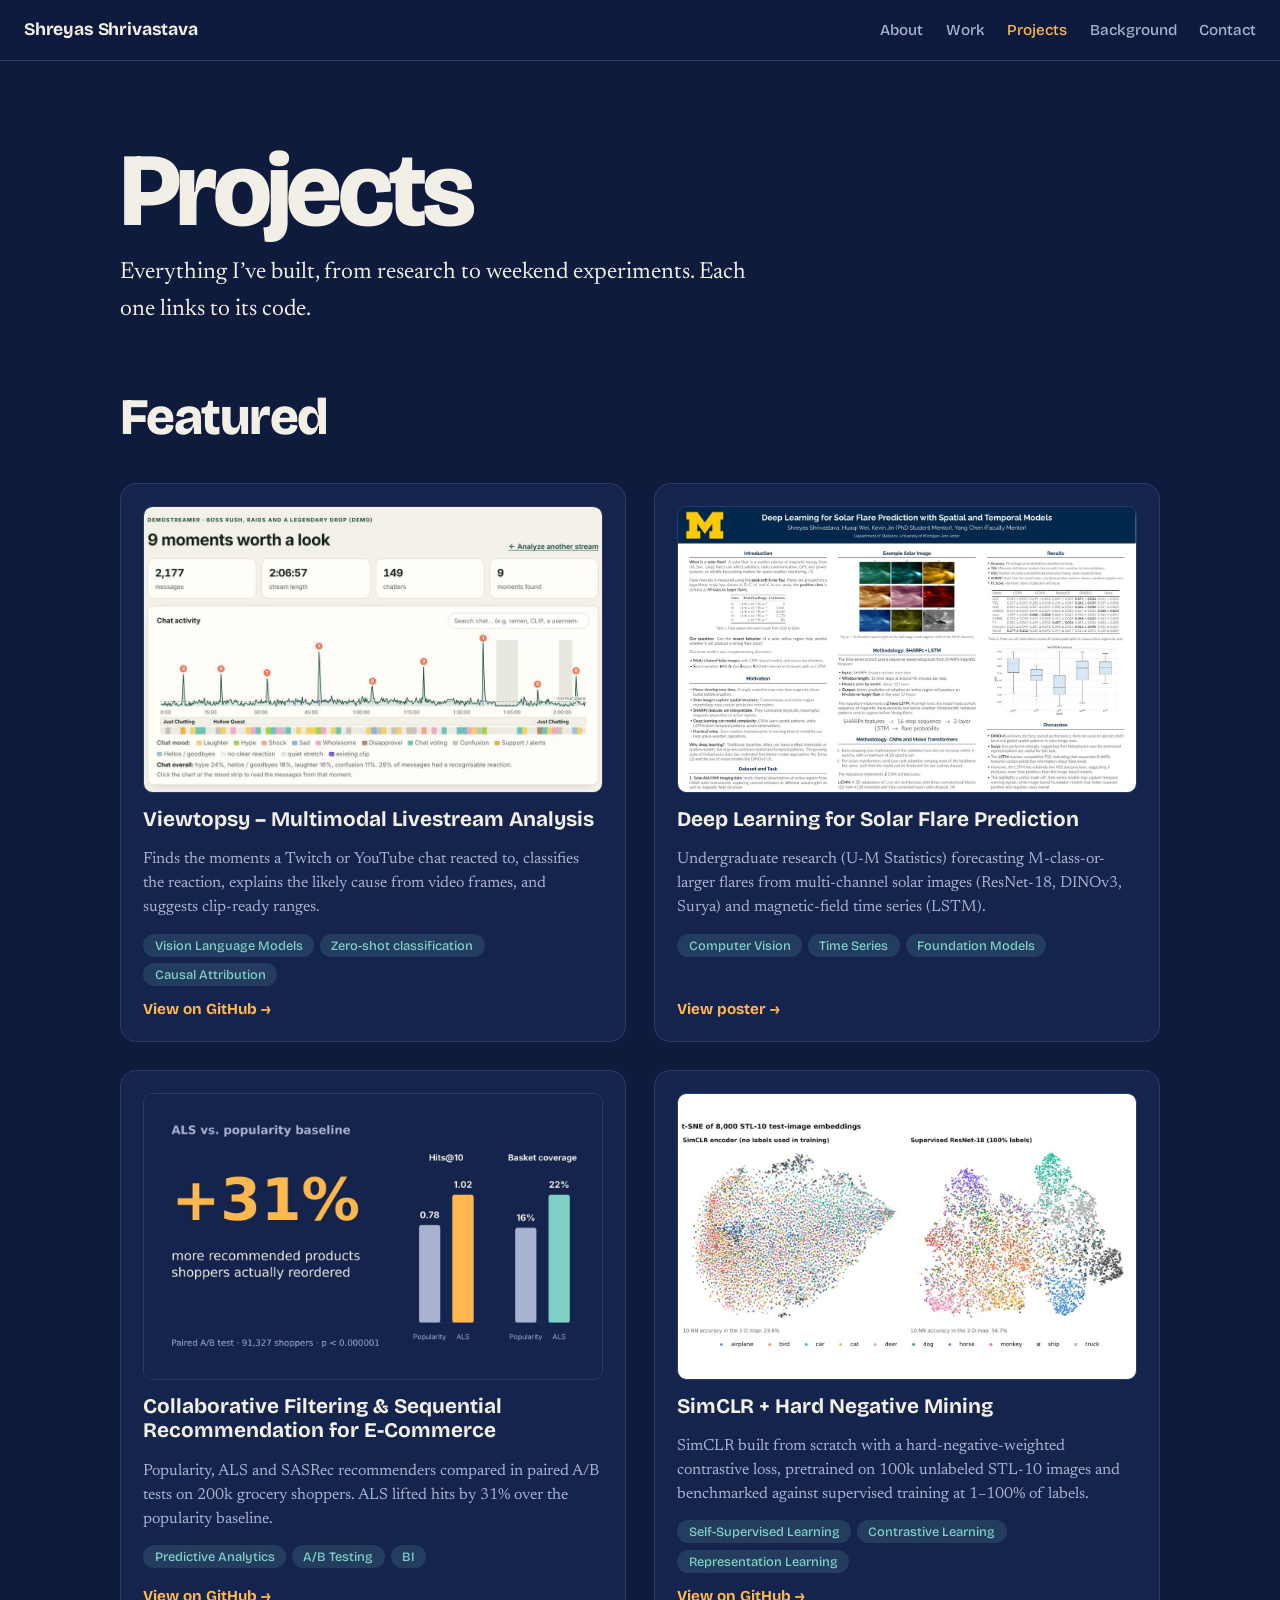
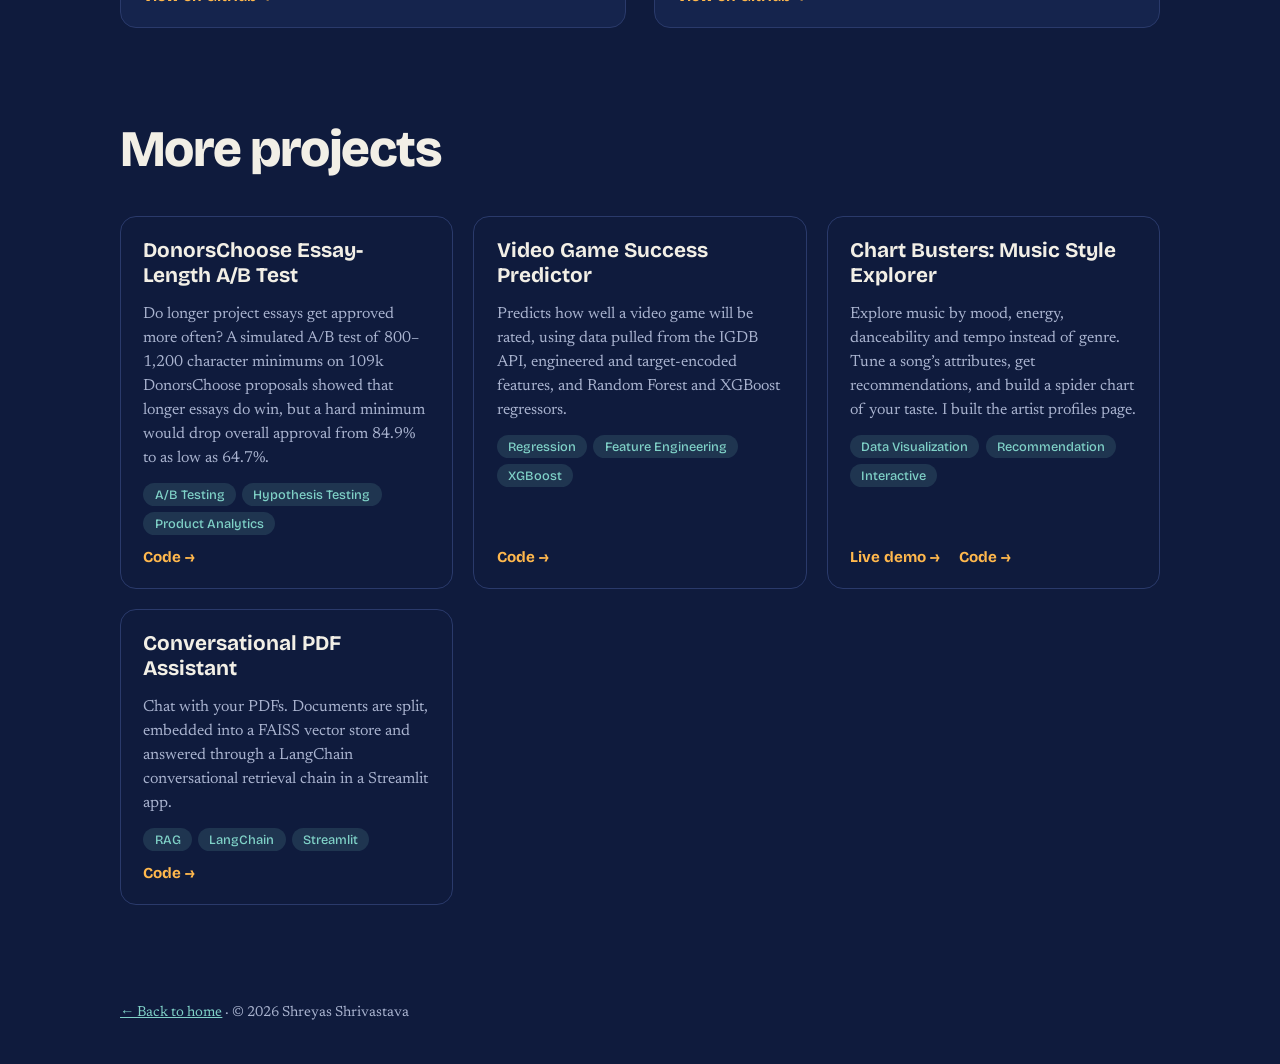
==== projects.html @ 9fe867f6 "Finish site: intro, bio, featured projects with images, new Projects page Co-Authored-By: Claude Opu" ====
<!DOCTYPE html>
<html lang="en">
<head>
<meta charset="utf-8">
<meta name="viewport" content="width=device-width, initial-scale=1">
<title>Projects · Shreyas Shrivastava</title>
<meta name="description" content="Machine learning and data science projects by Shreyas Shrivastava.">
<meta property="og:title" content="Shreyas Shrivastava">
<meta property="og:description" content="MS in Data Science, University of Washington. Machine learning, computer vision and recommender systems.">
<meta property="og:type" content="website">
<meta property="og:image" content="https://shreyas3303.github.io/personal-website/images/recommender.jpg">
<meta name="theme-color" content="#0f1b3d">
<link rel="icon" href="data:image/svg+xml,%3Csvg xmlns='http://www.w3.org/2000/svg' viewBox='0 0 64 64'%3E%3Crect width='64' height='64' rx='14' fill='%230f1b3d'/%3E%3Ctext x='32' y='45' font-family='Arial,sans-serif' font-weight='800' font-size='38' text-anchor='middle' fill='%23ffb84d'%3ES%3C/text%3E%3C/svg%3E">
<link rel="preconnect" href="https://fonts.googleapis.com">
<link rel="preconnect" href="https://fonts.gstatic.com" crossorigin>
<link href="https://fonts.googleapis.com/css2?family=Bricolage+Grotesque:wght@500;700;800&family=Newsreader:ital,wght@0,400;0,500;1,400&display=swap" rel="stylesheet">
<link rel="stylesheet" href="style.css">
</head>
<body>

<header class="bar">
  <a class="mark" href="index.html">Shreyas Shrivastava</a>
  <nav aria-label="Sections">
    <a href="index.html#about">About</a>
    <a href="index.html#work">Work</a>
    <a href="projects.html" aria-current="page">Projects</a>
    <a href="index.html#background">Background</a>
    <a href="index.html#contact">Contact</a>
  </nav>
</header>

<main id="top">

<section class="wrap page-head">
  <h1 class="page-title">Projects</h1>
  <p class="intro">Everything I’ve built, from research to weekend experiments. Each one links to its code.</p>
</section>

<section class="wrap tight-top" aria-labelledby="featured">
  <h2 id="featured">Featured</h2>
  <div class="grid">
    <article class="card">
      <a class="shot" href="https://github.com/Shreyas3303/viewtopsy"><img src="images/viewtopsy.jpg" alt="Viewtopsy chat-activity chart with ranked moments and chat mood strip" loading="lazy" width="1200" height="626"></a>
      <h3>Viewtopsy – Multimodal Livestream Analysis</h3>
      <p class="desc">Finds the moments a Twitch or YouTube chat reacted to, classifies the reaction, explains the likely cause from video frames, and suggests clip-ready ranges.</p>
      <ul class="tags"><li>Vision Language Models</li><li>Zero-shot classification</li><li>Causal Attribution</li></ul>
      <a class="more" href="https://github.com/Shreyas3303/viewtopsy">View on GitHub <span aria-hidden="true">→</span></a>
    </article>
    <article class="card">
      <a class="shot" href="https://github.com/Shreyas3303/URPS-2026---Deep-Learning-for-Solar-Flare-Prediction/blob/main/URPS_2026_Poster.pdf"><img src="images/solar-flare.jpg" alt="Research poster: Deep Learning for Solar Flare Prediction with Spatial and Temporal Models" loading="lazy" width="1200" height="895"></a>
      <h3>Deep Learning for Solar Flare Prediction</h3>
      <p class="desc">Undergraduate research (U-M Statistics) forecasting M-class-or-larger flares from multi-channel solar images (ResNet-18, DINOv3, Surya) and magnetic-field time series (LSTM).</p>
      <ul class="tags"><li>Computer Vision</li><li>Time Series</li><li>Foundation Models</li></ul>
      <a class="more" href="https://github.com/Shreyas3303/URPS-2026---Deep-Learning-for-Solar-Flare-Prediction/blob/main/URPS_2026_Poster.pdf">View poster <span aria-hidden="true">→</span></a>
    </article>
    <article class="card">
      <a class="shot" href="https://github.com/Shreyas3303/Recommender-System-A-B-Testing-and-Revenue-Impact-Analysis"><img src="images/recommender.jpg" alt="ALS recommender beats the popularity baseline by 31% on hits" loading="lazy" width="1200" height="750"></a>
      <h3>Collaborative Filtering &amp; Sequential Recommendation for E-Commerce</h3>
      <p class="desc">Popularity, ALS and SASRec recommenders compared in paired A/B tests on 200k grocery shoppers. ALS lifted hits by 31% over the popularity baseline.</p>
      <ul class="tags"><li>Predictive Analytics</li><li>A/B Testing</li><li>BI</li></ul>
      <a class="more" href="https://github.com/Shreyas3303/Recommender-System-A-B-Testing-and-Revenue-Impact-Analysis">View on GitHub <span aria-hidden="true">→</span></a>
    </article>
    <article class="card">
      <a class="shot fit" href="https://github.com/Shreyas3303/contrastive-learning-negative-mining"><img src="images/simclr.jpg" alt="t-SNE maps of SimCLR and supervised image embeddings on STL-10" loading="lazy" width="1200" height="611"></a>
      <h3>SimCLR + Hard Negative Mining</h3>
      <p class="desc">SimCLR built from scratch with a hard-negative-weighted contrastive loss, pretrained on 100k unlabeled STL-10 images and benchmarked against supervised training at 1–100% of labels.</p>
      <ul class="tags"><li>Self-Supervised Learning</li><li>Contrastive Learning</li><li>Representation Learning</li></ul>
      <a class="more" href="https://github.com/Shreyas3303/contrastive-learning-negative-mining">View on GitHub <span aria-hidden="true">→</span></a>
    </article>
  </div>
</section>

<section class="wrap" aria-labelledby="more">
  <h2 id="more">More projects</h2>
  <div class="minis">
    <article class="mini">
      <h3>DonorsChoose Essay-Length A/B Test</h3>
      <p class="desc">Do longer project essays get approved more often? A simulated A/B test of 800–1,200 character minimums on 109k DonorsChoose proposals showed that longer essays do win, but a hard minimum would drop overall approval from 84.9% to as low as 64.7%.</p>
      <ul class="tags"><li>A/B Testing</li><li>Hypothesis Testing</li><li>Product Analytics</li></ul>
      <div class="mini-links"><a class="more" href="https://github.com/Shreyas3303/donors_choose_ab_testing">Code <span aria-hidden="true">→</span></a></div>
    </article>
    <article class="mini">
      <h3>Video Game Success Predictor</h3>
      <p class="desc">Predicts how well a video game will be rated, using data pulled from the IGDB API, engineered and target-encoded features, and Random Forest and XGBoost regressors.</p>
      <ul class="tags"><li>Regression</li><li>Feature Engineering</li><li>XGBoost</li></ul>
      <div class="mini-links"><a class="more" href="https://github.com/Shreyas3303/video-game-success-predictor">Code <span aria-hidden="true">→</span></a></div>
    </article>
    <article class="mini">
      <h3>Chart Busters: Music Style Explorer</h3>
      <p class="desc">Explore music by mood, energy, danceability and tempo instead of genre. Tune a song’s attributes, get recommendations, and build a spider chart of your taste. I built the artist profiles page.</p>
      <ul class="tags"><li>Data Visualization</li><li>Recommendation</li><li>Interactive</li></ul>
      <div class="mini-links"><a class="more" href="https://trtr04.github.io/chartbuster/">Live demo <span aria-hidden="true">→</span></a> <a class="more" href="https://github.com/trtr04/chartbuster">Code <span aria-hidden="true">→</span></a></div>
    </article>
    <article class="mini">
      <h3>Conversational PDF Assistant</h3>
      <p class="desc">Chat with your PDFs. Documents are split, embedded into a FAISS vector store and answered through a LangChain conversational retrieval chain in a Streamlit app.</p>
      <ul class="tags"><li>RAG</li><li>LangChain</li><li>Streamlit</li></ul>
      <div class="mini-links"><a class="more" href="https://github.com/adityamu2706/LLM">Code <span aria-hidden="true">→</span></a></div>
    </article>
  </div>
</section>

</main>

<footer class="wrap foot"><a href="index.html">← Back to home</a> · © 2026 Shreyas Shrivastava</footer>
</body>
</html>
---- style.css ----
:root{--bg:#0f1b3d;--bg2:#15244d;--fg:#f2efe6;--muted:#a9b3cf;--amber:#ffb84d;--teal:#7fd1c7;--rule:#2a3a6b;
--head:"Bricolage Grotesque",system-ui,sans-serif;--body:"Newsreader",Georgia,serif}
*{box-sizing:border-box}
html{scroll-behavior:smooth;scroll-padding-top:4.5rem}
@media (prefers-reduced-motion:reduce){html{scroll-behavior:auto}}
body{margin:0;background:var(--bg);color:var(--fg);font:1.1rem/1.6 var(--body)}
a{color:inherit}
a:focus-visible,.btn:focus-visible{outline:2px solid var(--amber);outline-offset:3px}
.wrap{max-width:68rem;margin:0 auto;padding:6rem 1.5rem 0}

.bar{position:fixed;inset:0 0 auto 0;z-index:10;display:flex;justify-content:space-between;align-items:center;
padding:1rem 1.5rem;background:rgba(15,27,61,.82);backdrop-filter:blur(8px);border-bottom:1px solid var(--rule);font-family:var(--head)}
.mark{font-weight:700;text-decoration:none;letter-spacing:-.01em}
nav{display:flex;gap:1.4rem;font-size:.95rem;font-weight:500}
nav a{text-decoration:none;color:var(--muted);transition:color .2s}
nav a:hover,nav a[aria-current]{color:var(--amber)}

.hero{position:relative;min-height:100vh;display:flex;align-items:center;overflow:hidden}
#field{position:absolute;inset:0;width:100%;height:100%}
.hero-inner{position:relative;max-width:68rem;margin:0 auto;padding:7rem 1.5rem 4rem;width:100%;pointer-events:none}
.hero-inner a{pointer-events:auto}
h1{font:800 clamp(3.4rem,13vw,9.5rem)/.9 var(--head);letter-spacing:-.045em;margin:0 0 1.5rem}
.sub{font-size:1.4rem;color:var(--muted);margin:0 0 1rem}
.cta{display:flex;gap:.8rem;flex-wrap:wrap;margin-top:2rem}
.btn{font:700 1rem var(--head);text-decoration:none;padding:.8rem 1.5rem;border-radius:2rem;background:var(--amber);color:#1a1a1a;transition:transform .15s}
.btn:hover{transform:translateY(-2px)}
.btn.ghost{background:none;color:var(--fg);border:1.5px solid var(--muted)}

h2{font:800 clamp(2rem,5vw,3.2rem)/1 var(--head);letter-spacing:-.03em;margin:0 0 2.5rem}
h3{font:700 1.3rem/1.2 var(--head);margin:0}
h3.sm{font-size:1.05rem;color:var(--teal);margin-bottom:1.2rem}

.ph{border:2px dashed var(--muted);border-radius:.6rem;color:var(--muted);font-family:var(--head);font-size:.95rem;
display:flex;align-items:center;justify-content:center;text-align:center;padding:1rem;background:rgba(255,255,255,.03)}
.ph-inline{display:inline-flex;padding:.3rem .9rem;border-radius:2rem;font-size:.85rem;pointer-events:auto}
.ph-photo{aspect-ratio:1;max-width:16rem;width:100%}
.ph-text{min-height:10rem;font-family:var(--body);font-size:1.1rem;font-style:italic}
.ph-shot{aspect-ratio:16/10;margin-bottom:1.2rem}

.intro{font-size:clamp(1.15rem,2.2vw,1.45rem);max-width:40rem;margin:0}
.about{display:grid;grid-template-columns:1fr;gap:2.5rem;align-items:start}
.about.has-photo{grid-template-columns:16rem 1fr}
.photo{width:100%;aspect-ratio:1;object-fit:cover;border-radius:1rem;border:1px solid var(--rule)}
.bio{max-width:42rem;font-size:1.2rem}
.bio p{margin:0 0 1.1rem}
.bio p:first-child{font-size:1.35rem;line-height:1.5}

.rows{list-style:none;margin:0;padding:0;border-top:1px solid var(--rule)}
.rows li{display:grid;grid-template-columns:15rem 1fr auto;gap:1.5rem;align-items:baseline;padding:1.6rem .5rem;border-bottom:1px solid var(--rule);transition:background .2s,padding .2s}
.rows li:hover{background:var(--bg2);padding-left:1.2rem}
.rows p{margin:.2rem 0 0;color:var(--muted)}
.when,.where{font-family:var(--head);font-size:.95rem;color:var(--muted)}
.where{text-align:right}
.rows.tight li{grid-template-columns:1fr;gap:.3rem}
.rows.tight .where{text-align:left}

.grid{display:grid;grid-template-columns:repeat(2,1fr);gap:1.75rem}
@media (max-width:44rem){.grid{grid-template-columns:1fr}}
.card{background:var(--bg2);border:1px solid var(--rule);border-radius:1rem;padding:1.4rem;transition:transform .2s,border-color .2s;display:flex;flex-direction:column;gap:.9rem}
.card:hover{transform:translateY(-4px);border-color:var(--amber)}
.shot{display:block;aspect-ratio:16/10;border-radius:.6rem;overflow:hidden;background:#0b1430;border:1px solid var(--rule)}
.shot img{width:100%;height:100%;object-fit:cover;object-position:top;display:block;transition:transform .35s}
.shot.fit{background:#fff}.shot.fit img{object-fit:contain;object-position:center}
.card:hover .shot img{transform:scale(1.03)}
.desc{margin:0;color:var(--muted);font-size:1rem;line-height:1.5}
.more{margin-top:auto;font:700 .95rem var(--head);color:var(--amber);text-decoration:none}
.more:hover{text-decoration:underline}
.ph-card{border-style:dashed;justify-content:center;align-items:center;min-height:14rem;background:none}
.ph-card:hover{transform:none;border-color:var(--rule)}
.ph-card .ph{border:0;background:none}
.tags{list-style:none;margin:0;padding:0;display:flex;flex-wrap:wrap;gap:.4rem}
.tags li{font:500 .8rem var(--head);padding:.25rem .7rem;border-radius:2rem;background:rgba(127,209,199,.14);color:var(--teal)}
.card .ph-inline{align-self:flex-start;margin-top:auto}

.two{display:grid;grid-template-columns:1fr 1fr;gap:3.5rem}
.skills{margin:0}
.skills dt{font:700 .95rem var(--head);margin-top:1.1rem}
.skills dd{margin:.5rem 0 0;display:flex;flex-wrap:wrap;gap:.4rem}
.skills span{font:500 .85rem var(--head);padding:.3rem .8rem;border:1px solid var(--rule);border-radius:2rem;background:var(--bg2)}

.contact .big{display:inline-block;font:800 clamp(1.6rem,6vw,3.6rem)/1.1 var(--head);letter-spacing:-.03em;text-decoration-color:var(--amber);text-decoration-thickness:4px;text-underline-offset:.2em}
.contact .big:hover{color:var(--amber)}
.links{list-style:none;padding:0;margin:2rem 0 0;display:flex;gap:1.5rem;flex-wrap:wrap;font-family:var(--head);align-items:center}
.links a{color:var(--teal)}
.foot{padding-top:6rem;padding-bottom:2.5rem;color:var(--muted);font-size:.9rem}

@media (max-width:52rem){
 nav{gap:.9rem;font-size:.85rem}.mark{display:none}.bar{justify-content:center}
 .about,.about.has-photo,.two{grid-template-columns:1fr}
 .rows li{grid-template-columns:1fr;gap:.3rem}.where{text-align:left}
}

.sec-head{display:flex;justify-content:space-between;align-items:baseline;gap:1rem;flex-wrap:wrap;margin-bottom:2.5rem}
.sec-head h2{margin:0}
.page-head{padding-top:9rem}
.page-title{font-size:clamp(3rem,10vw,6.5rem);margin-bottom:1rem}
.tight-top{padding-top:4rem}
.minis{display:grid;grid-template-columns:repeat(auto-fill,minmax(20rem,1fr));gap:1.25rem}
.mini{border:1px solid var(--rule);border-radius:1rem;padding:1.4rem;display:flex;flex-direction:column;gap:.8rem;transition:border-color .2s,background .2s}
.mini:hover{border-color:var(--amber);background:var(--bg2)}
.mini-links{display:flex;gap:1.2rem;margin-top:auto;flex-wrap:wrap}
.foot a{color:var(--teal)}
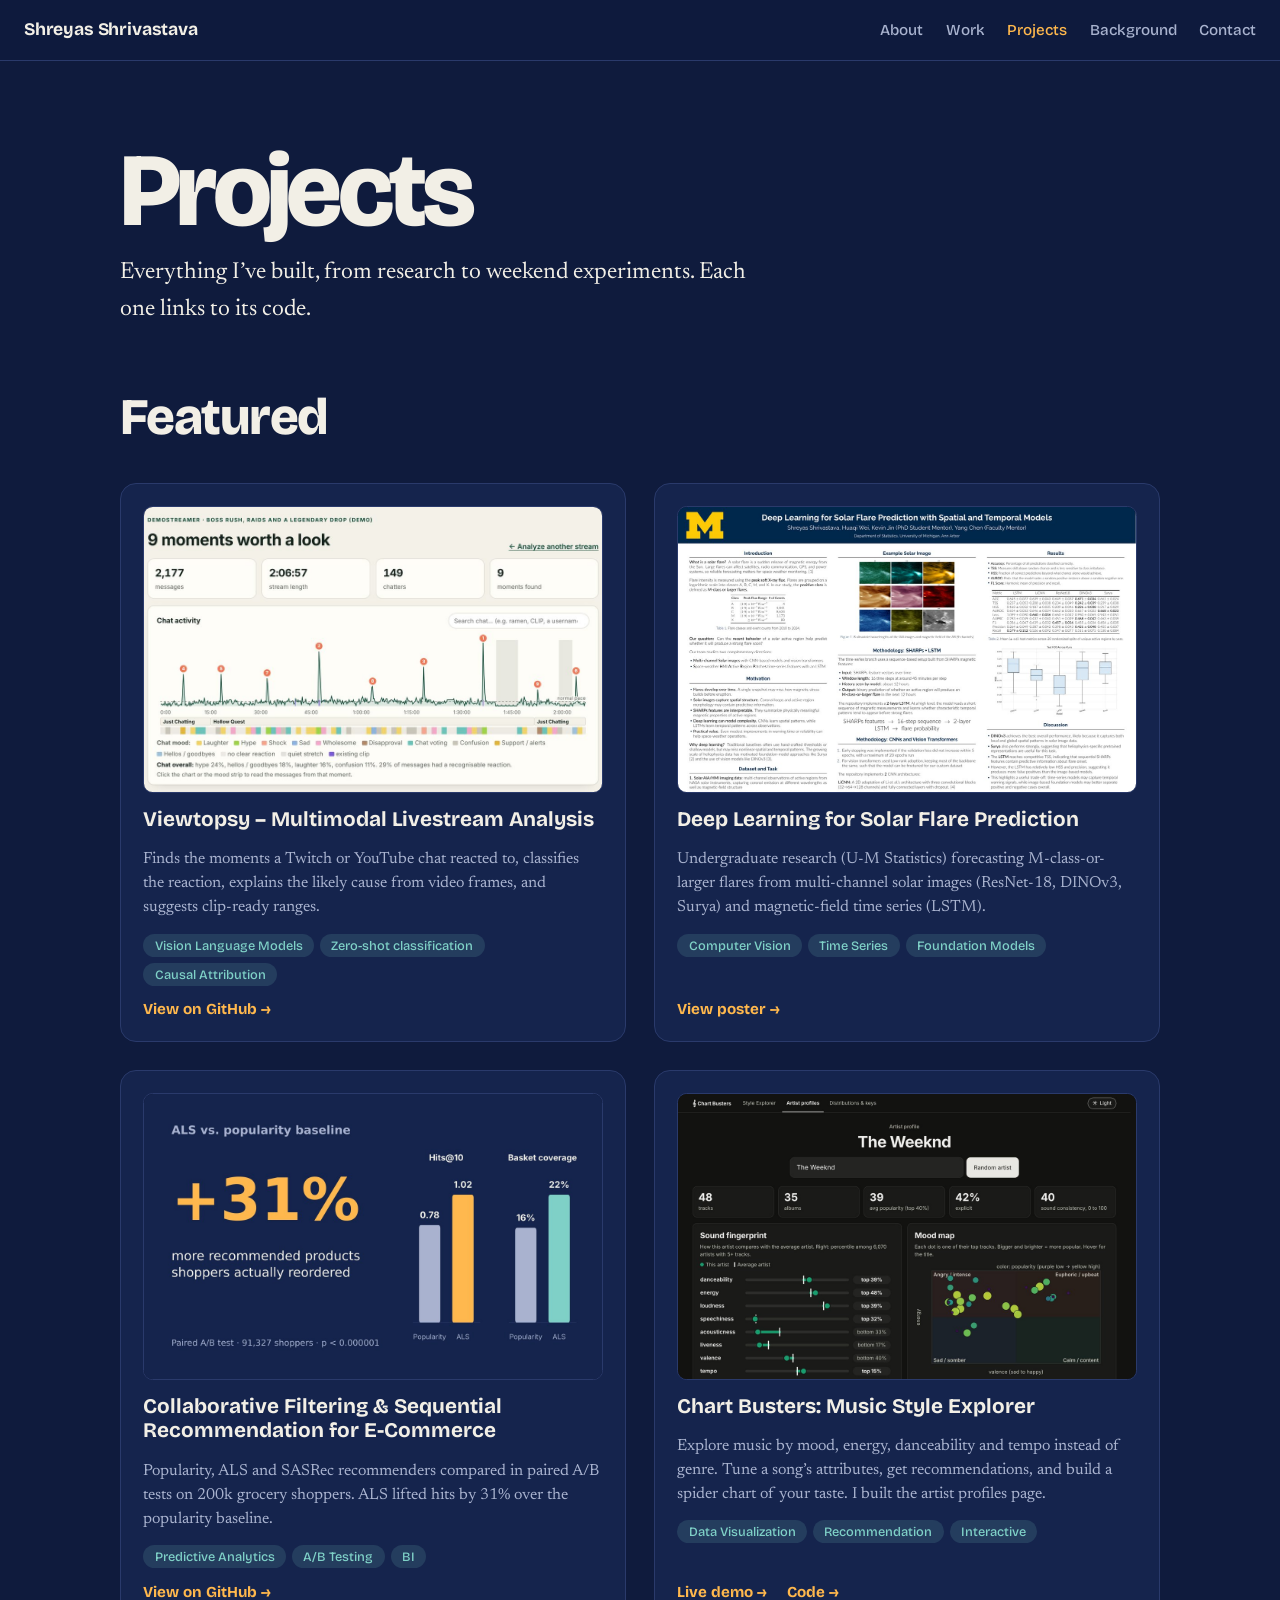
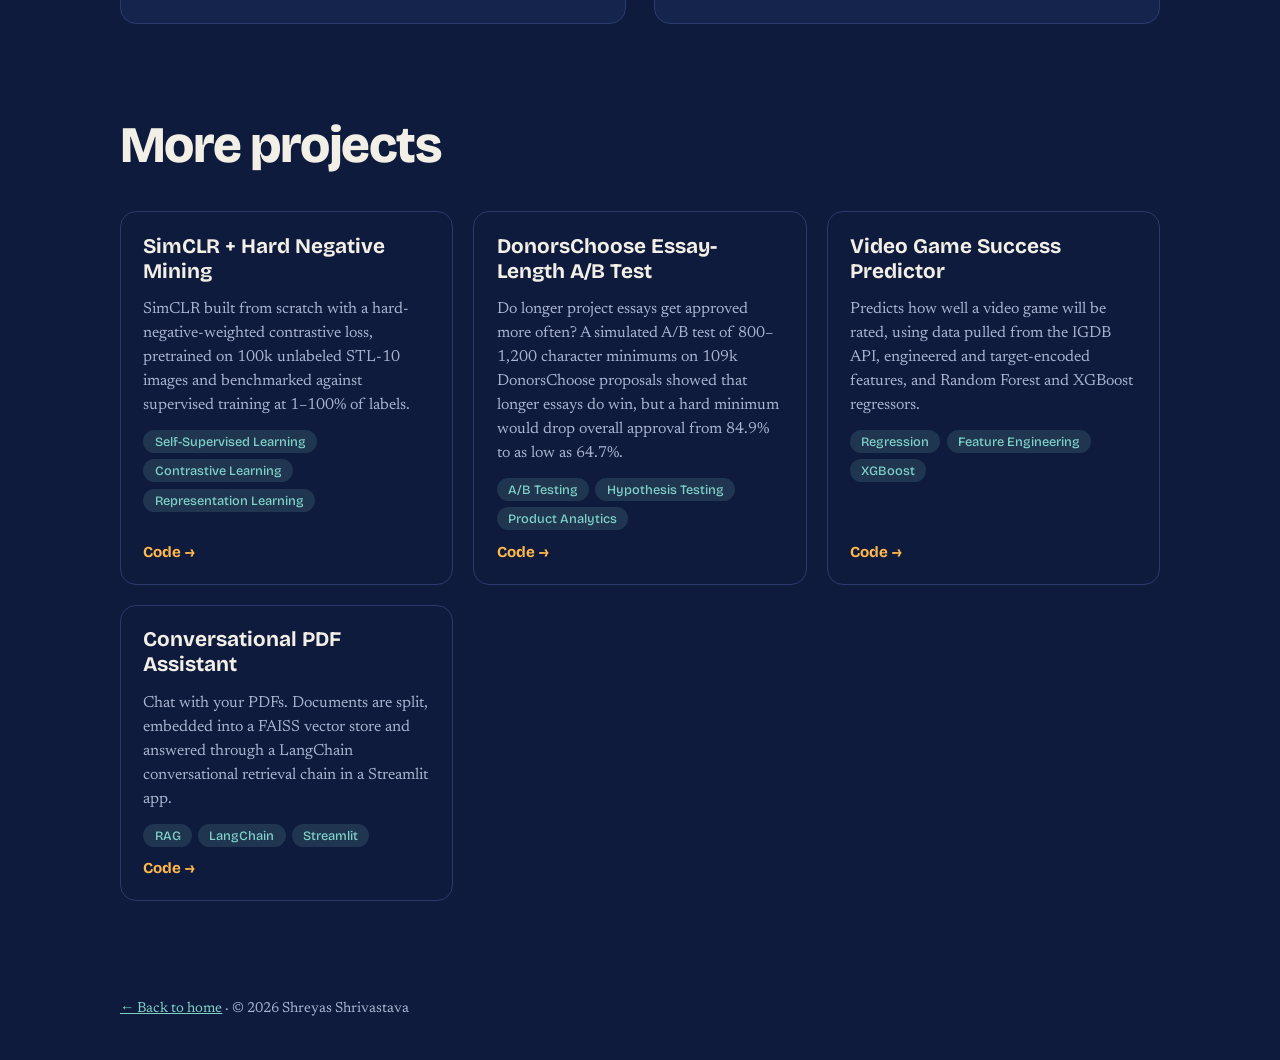
==== commit de7a0e47: "Feature Chart Busters on home page; move SimCLR to More projects Co-Authored-By: Claude Opus 5.5 <no" ====
--- a/projects.html
+++ b/projects.html
@@ -14,7 +14,7 @@
 <link rel="preconnect" href="https://fonts.googleapis.com">
 <link rel="preconnect" href="https://fonts.gstatic.com" crossorigin>
 <link href="https://fonts.googleapis.com/css2?family=Bricolage+Grotesque:wght@500;700;800&family=Newsreader:ital,wght@0,400;0,500;1,400&display=swap" rel="stylesheet">
-<link rel="stylesheet" href="style.css">
+<link rel="stylesheet" href="style.css?v=3">
 </head>
 <body>
 
@@ -61,11 +61,11 @@
       <a class="more" href="https://github.com/Shreyas3303/Recommender-System-A-B-Testing-and-Revenue-Impact-Analysis">View on GitHub <span aria-hidden="true">→</span></a>
     </article>
     <article class="card">
-      <a class="shot fit" href="https://github.com/Shreyas3303/contrastive-learning-negative-mining"><img src="images/simclr.jpg" alt="t-SNE maps of SimCLR and supervised image embeddings on STL-10" loading="lazy" width="1200" height="611"></a>
-      <h3>SimCLR + Hard Negative Mining</h3>
-      <p class="desc">SimCLR built from scratch with a hard-negative-weighted contrastive loss, pretrained on 100k unlabeled STL-10 images and benchmarked against supervised training at 1–100% of labels.</p>
-      <ul class="tags"><li>Self-Supervised Learning</li><li>Contrastive Learning</li><li>Representation Learning</li></ul>
-      <a class="more" href="https://github.com/Shreyas3303/contrastive-learning-negative-mining">View on GitHub <span aria-hidden="true">→</span></a>
+      <a class="shot" href="https://trtr04.github.io/chartbuster/artist-profiles.html"><img src="images/chartbusters.jpg" alt="Chart Busters artist profile page with a sound-fingerprint chart and a mood map of an artist's top tracks" loading="lazy" width="1200" height="750"></a>
+      <h3>Chart Busters: Music Style Explorer</h3>
+      <p class="desc">Explore music by mood, energy, danceability and tempo instead of genre. Tune a song’s attributes, get recommendations, and build a spider chart of your taste. I built the artist profiles page.</p>
+      <ul class="tags"><li>Data Visualization</li><li>Recommendation</li><li>Interactive</li></ul>
+      <div class="mini-links"><a class="more" href="https://trtr04.github.io/chartbuster/">Live demo <span aria-hidden="true">→</span></a> <a class="more" href="https://github.com/trtr04/chartbuster">Code <span aria-hidden="true">→</span></a></div>
     </article>
   </div>
 </section>
@@ -73,6 +73,12 @@
 <section class="wrap" aria-labelledby="more">
   <h2 id="more">More projects</h2>
   <div class="minis">
+    <article class="mini">
+      <h3>SimCLR + Hard Negative Mining</h3>
+      <p class="desc">SimCLR built from scratch with a hard-negative-weighted contrastive loss, pretrained on 100k unlabeled STL-10 images and benchmarked against supervised training at 1–100% of labels.</p>
+      <ul class="tags"><li>Self-Supervised Learning</li><li>Contrastive Learning</li><li>Representation Learning</li></ul>
+      <div class="mini-links"><a class="more" href="https://github.com/Shreyas3303/contrastive-learning-negative-mining">Code <span aria-hidden="true">→</span></a></div>
+    </article>
     <article class="mini">
       <h3>DonorsChoose Essay-Length A/B Test</h3>
       <p class="desc">Do longer project essays get approved more often? A simulated A/B test of 800–1,200 character minimums on 109k DonorsChoose proposals showed that longer essays do win, but a hard minimum would drop overall approval from 84.9% to as low as 64.7%.</p>
@@ -84,12 +90,6 @@
       <p class="desc">Predicts how well a video game will be rated, using data pulled from the IGDB API, engineered and target-encoded features, and Random Forest and XGBoost regressors.</p>
       <ul class="tags"><li>Regression</li><li>Feature Engineering</li><li>XGBoost</li></ul>
       <div class="mini-links"><a class="more" href="https://github.com/Shreyas3303/video-game-success-predictor">Code <span aria-hidden="true">→</span></a></div>
-    </article>
-    <article class="mini">
-      <h3>Chart Busters: Music Style Explorer</h3>
-      <p class="desc">Explore music by mood, energy, danceability and tempo instead of genre. Tune a song’s attributes, get recommendations, and build a spider chart of your taste. I built the artist profiles page.</p>
-      <ul class="tags"><li>Data Visualization</li><li>Recommendation</li><li>Interactive</li></ul>
-      <div class="mini-links"><a class="more" href="https://trtr04.github.io/chartbuster/">Live demo <span aria-hidden="true">→</span></a> <a class="more" href="https://github.com/trtr04/chartbuster">Code <span aria-hidden="true">→</span></a></div>
     </article>
     <article class="mini">
       <h3>Conversational PDF Assistant</h3>
--- a/style.css
+++ b/style.css
@@ -40,7 +40,8 @@
 .intro{font-size:clamp(1.15rem,2.2vw,1.45rem);max-width:40rem;margin:0}
 .about{display:grid;grid-template-columns:1fr;gap:2.5rem;align-items:start}
 .about.has-photo{grid-template-columns:16rem 1fr}
-.photo{width:100%;aspect-ratio:1;object-fit:cover;border-radius:1rem;border:1px solid var(--rule)}
+.photo{width:100%;height:auto;aspect-ratio:1;object-fit:cover;border-radius:1rem;border:1px solid var(--rule)}
+@media (max-width:52rem){.photo{max-width:14rem}}
 .bio{max-width:42rem;font-size:1.2rem}
 .bio p{margin:0 0 1.1rem}
 .bio p:first-child{font-size:1.35rem;line-height:1.5}
